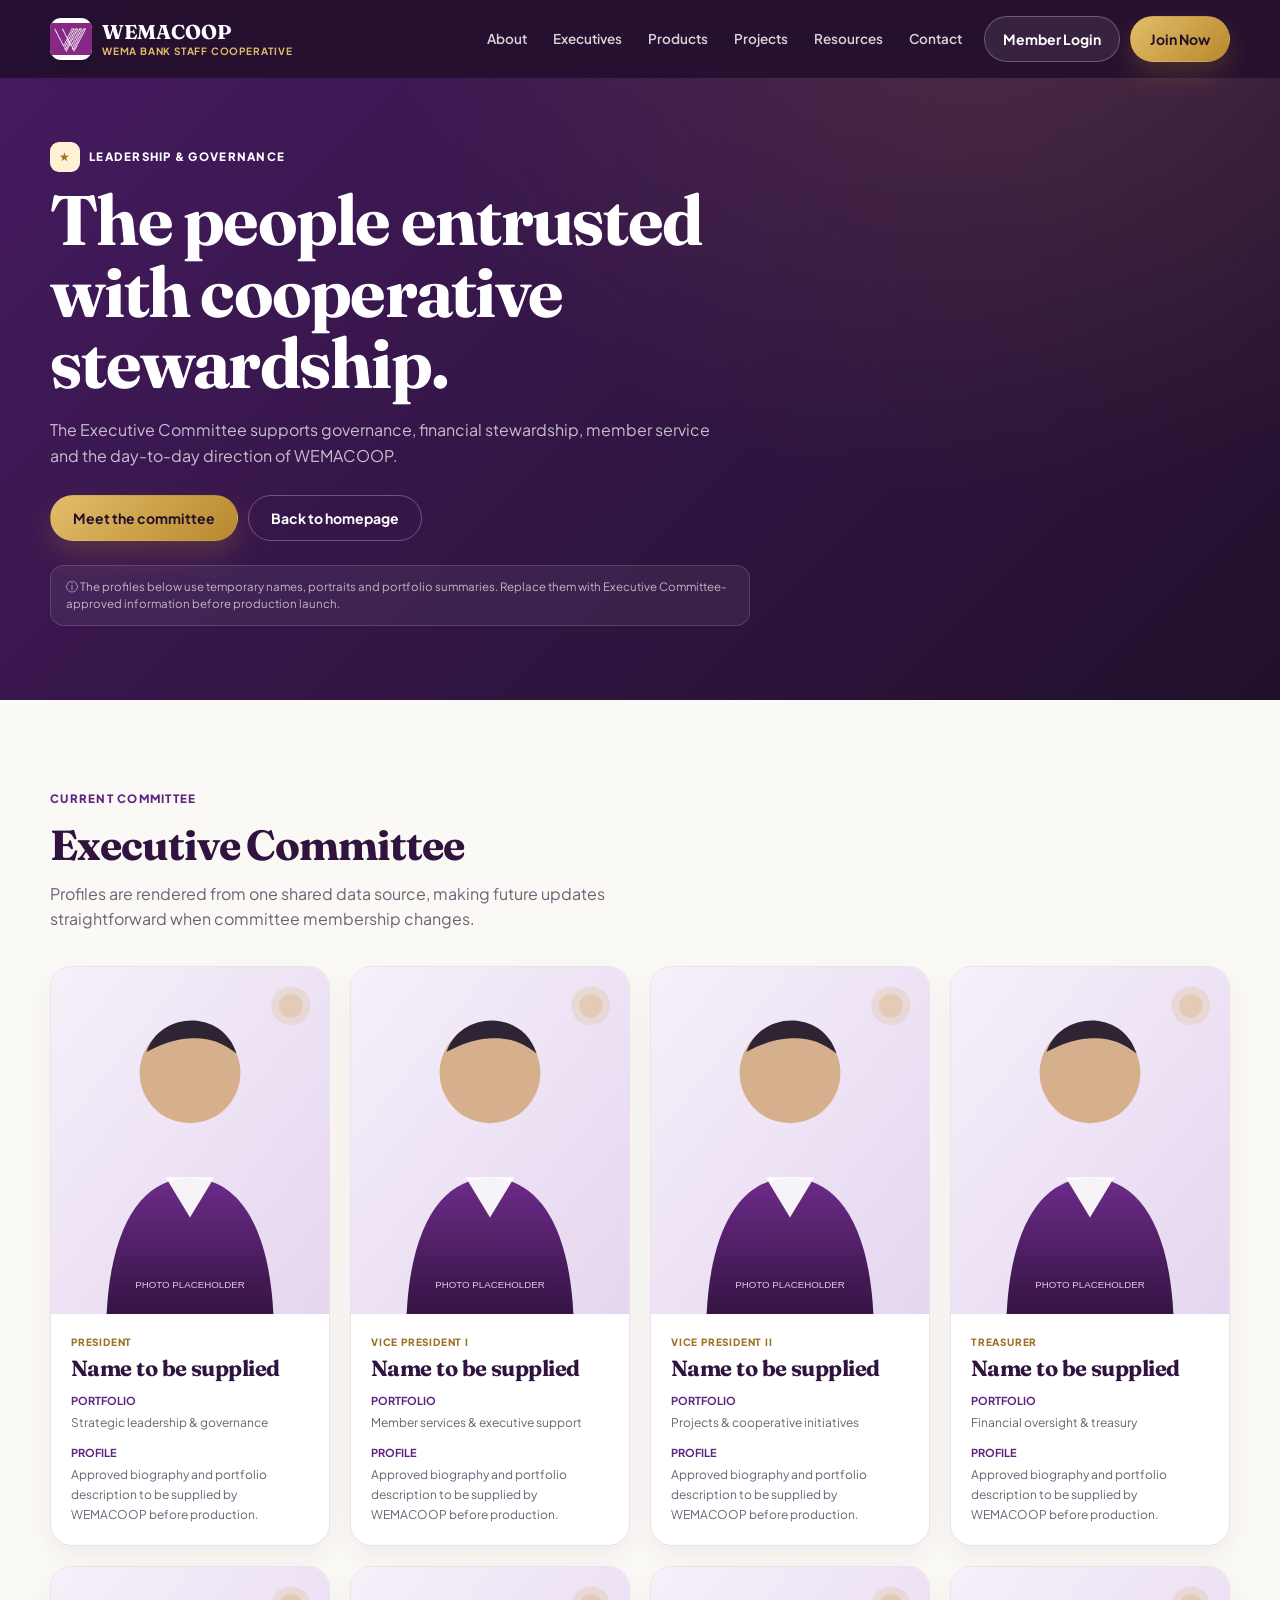
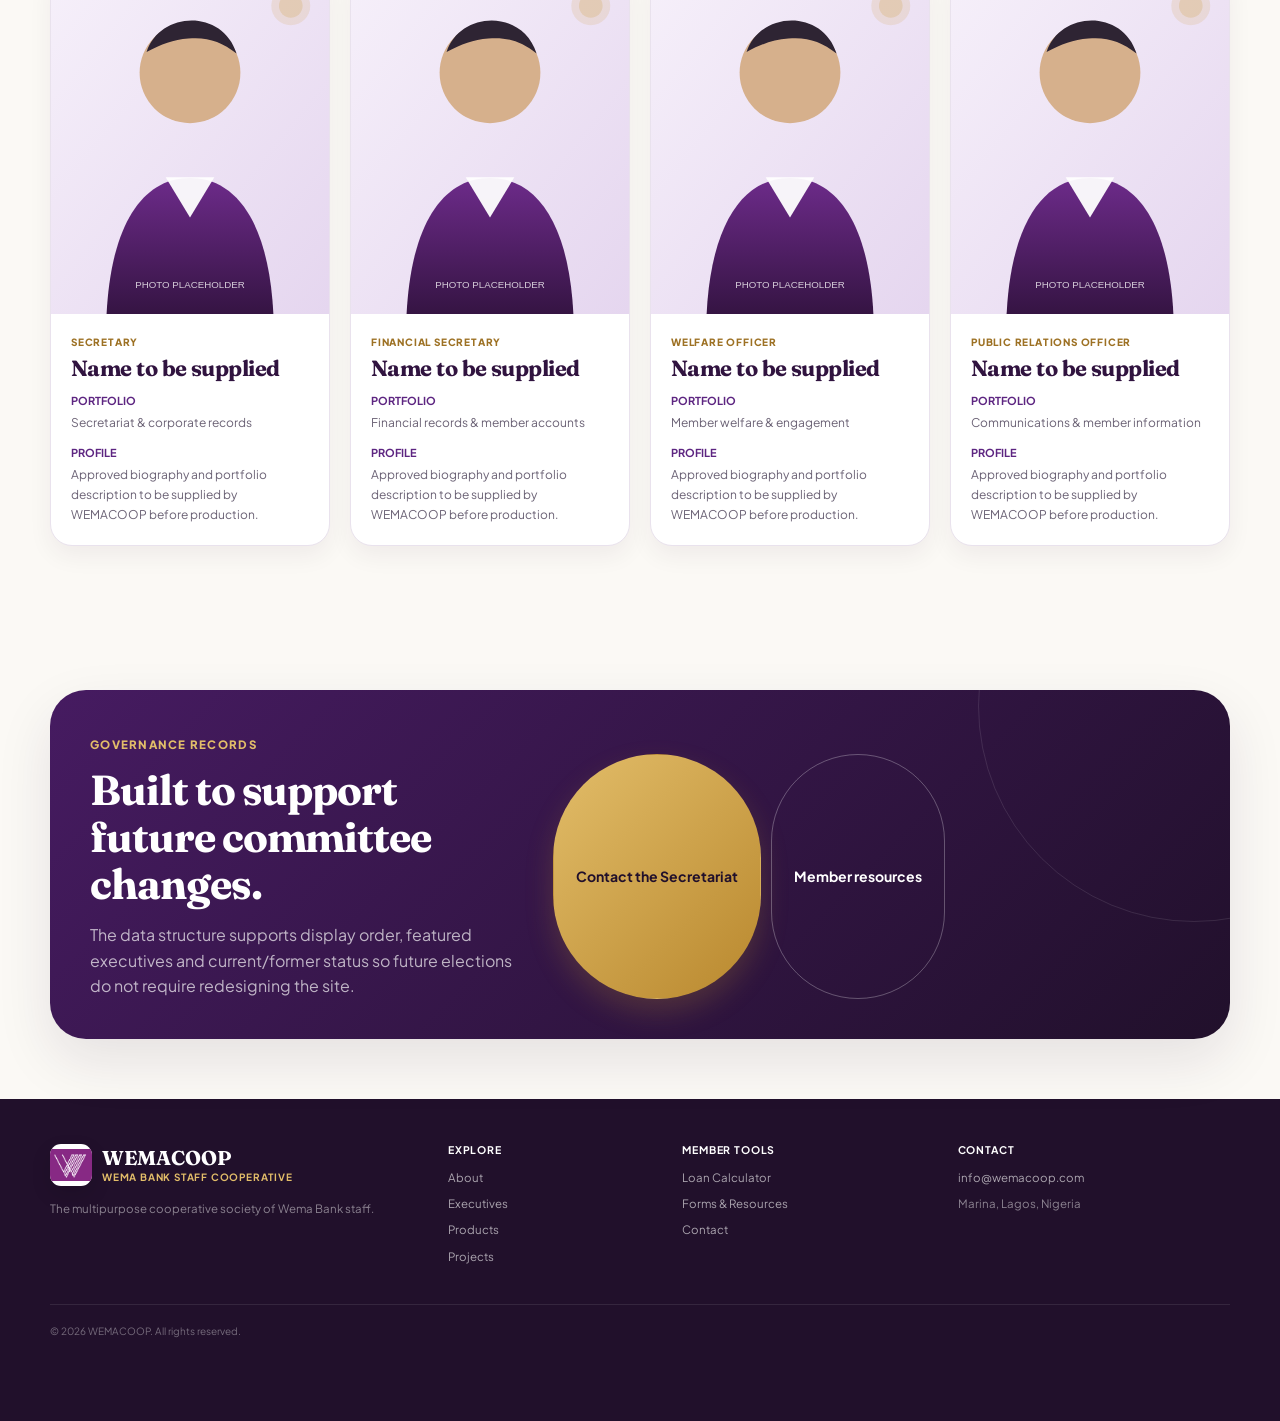
==== leadership.html @ 90d9229d "Add files via upload" ====
<!DOCTYPE html>
<html lang="en">
<head>
  <meta charset="UTF-8">
  <meta name="viewport" content="width=device-width, initial-scale=1, viewport-fit=cover">
  <meta name="theme-color" content="#25102F">
  <meta name="description" content="Meet the WEMACOOP Executive Committee and view their portfolios.">
  <title>Executive Committee — WEMACOOP</title>
  <link rel="preconnect" href="https://fonts.googleapis.com">
  <link rel="preconnect" href="https://fonts.gstatic.com" crossorigin>
  <link href="https://fonts.googleapis.com/css2?family=Fraunces:opsz,wght@9..144,500;9..144,600;9..144,700&family=Plus+Jakarta+Sans:wght@400;500;600;700;800&display=swap" rel="stylesheet">
  <link rel="stylesheet" href="styles.css">
</head>
<body class="leadership-page">
  <a class="skip-link" href="#main">Skip to main content</a>
  <header class="site-header" id="siteHeader">
    <div class="container header-inner">
      <a class="brand" href="index.html#home" aria-label="WEMACOOP home">
        <span class="brand-mark"><img src="assets/wema-mark.webp" alt="Wema Bank mark" width="44" height="44"></span>
        <span class="brand-copy"><strong>WEMACOOP</strong><small>Wema Bank Staff Cooperative</small></span>
      </a>
      <nav class="desktop-nav" aria-label="Primary navigation">
        <a href="index.html#about">About</a><a href="leadership.html" aria-current="page">Executives</a><a href="index.html#products">Products</a><a href="index.html#projects">Projects</a><a href="index.html#resources">Resources</a><a href="index.html#contact">Contact</a>
      </nav>
      <div class="header-actions">
        <a class="btn btn-ghost header-login" href="index.html#contact">Member Login</a>
        <a class="btn btn-gold header-join" href="index.html#membership">Join Now</a>
        <button class="menu-button" id="leadershipMenuOpen" type="button" aria-label="Open navigation"><span></span><span></span><span></span></button>
      </div>
    </div>
  </header>

  <div class="mobile-drawer" id="leadershipMobileMenu" aria-hidden="true">
    <div class="drawer-top">
      <a class="brand" href="index.html"><span class="brand-mark"><img src="assets/wema-mark.webp" alt="" width="44" height="44"></span><span class="brand-copy"><strong>WEMACOOP</strong><small>Staff Cooperative</small></span></a>
      <button class="drawer-close" id="leadershipMenuClose" type="button" aria-label="Close navigation">×</button>
    </div>
    <nav class="drawer-nav" aria-label="Mobile navigation">
      <a href="index.html#about"><span>About WEMACOOP</span><em>01</em></a>
      <a href="leadership.html"><span>Executive Committee</span><em>02</em></a>
      <a href="index.html#products"><span>Products & Benefits</span><em>03</em></a>
      <a href="index.html#projects"><span>Property Projects</span><em>04</em></a>
      <a href="index.html#resources"><span>Resources & FAQs</span><em>05</em></a>
      <a href="index.html#contact"><span>Contact</span><em>06</em></a>
    </nav>
    <div class="drawer-actions"><a class="btn btn-outline-light" href="index.html#contact">Member Login</a><a class="btn btn-gold" href="index.html#membership">Become a Member</a></div>
  </div>
  <div class="drawer-overlay" id="leadershipOverlay"></div>

  <main id="main">
    <section class="leadership-hero">
      <div class="container">
        <div class="section-label light"><span class="section-icon icon-gold">★</span>Leadership & governance</div>
        <h1>The people entrusted with cooperative stewardship.</h1>
        <p>The Executive Committee supports governance, financial stewardship, member service and the day-to-day direction of WEMACOOP.</p>
        <div class="leadership-hero-actions"><a class="btn btn-gold" href="#currentCommittee">Meet the committee</a><a class="btn btn-outline-light" href="index.html">Back to homepage</a></div>
        <div class="leadership-note">ⓘ The profiles below use temporary names, portraits and portfolio summaries. Replace them with Executive Committee-approved information before production launch.</div>
      </div>
    </section>

    <section class="section" id="currentCommittee">
      <div class="container">
        <div class="section-heading">
          <div class="section-label">Current committee</div>
          <h2>Executive Committee</h2>
          <p>Profiles are rendered from one shared data source, making future updates straightforward when committee membership changes.</p>
        </div>
        <div class="leadership-grid" id="leadershipGrid"></div>
      </div>
    </section>

    <section class="section membership-section">
      <div class="container membership-card">
        <div class="membership-copy">
          <div class="section-label light">Governance records</div>
          <h2>Built to support future committee changes.</h2>
          <p>The data structure supports display order, featured executives and current/former status so future elections do not require redesigning the site.</p>
        </div>
        <div class="membership-actions"><a class="btn btn-gold" href="index.html#contact">Contact the Secretariat</a><a class="btn btn-outline-light" href="index.html#resources">Member resources</a></div>
      </div>
    </section>
  </main>

  <footer class="site-footer">
    <div class="container footer-grid">
      <div class="footer-brand"><a class="brand" href="index.html"><span class="brand-mark"><img src="assets/wema-mark.webp" alt="" width="44" height="44"></span><span class="brand-copy"><strong>WEMACOOP</strong><small>Wema Bank Staff Cooperative</small></span></a><p>The multipurpose cooperative society of Wema Bank staff.</p></div>
      <div><h3>Explore</h3><a href="index.html#about">About</a><a href="leadership.html">Executives</a><a href="index.html#products">Products</a><a href="index.html#projects">Projects</a></div>
      <div><h3>Member tools</h3><a href="index.html#calculator">Loan Calculator</a><a href="index.html#resources">Forms & Resources</a><a href="index.html#contact">Contact</a></div>
      <div><h3>Contact</h3><a href="mailto:info@wemacoop.com">info@wemacoop.com</a><p>Marina, Lagos, Nigeria</p></div>
    </div>
    <div class="container footer-bottom"><span>© <span id="year"></span> WEMACOOP. All rights reserved.</span></div>
  </footer>

  <script src="executives.js"></script>
  <script src="leadership.js"></script>
</body>
</html>
---- styles.css ----
:root{
  --purple-950:#21102b;
  --purple-900:#30133f;
  --purple-800:#461b61;
  --purple-700:#5d2581;
  --purple-600:#73319a;
  --purple-500:#8f53b0;
  --purple-100:#f2e8f8;
  --purple-50:#faf6fc;
  --gold-700:#9d7124;
  --gold-600:#b9882e;
  --gold-500:#d3a74c;
  --gold-400:#e2bd69;
  --teal:#188d88;
  --teal-soft:#e9f7f5;
  --green:#2f8156;
  --green-soft:#eaf6ee;
  --cream:#fbf9f5;
  --white:#fff;
  --ink:#211827;
  --muted:#6b6275;
  --faint:#8c8296;
  --line:#e9e2ed;
  --shadow-sm:0 10px 24px rgba(43,21,57,.06);
  --shadow-md:0 22px 55px rgba(43,21,57,.10);
  --shadow-lg:0 36px 90px rgba(22,7,30,.28);
  --r-sm:12px;
  --r-md:18px;
  --r-lg:28px;
  --r-xl:36px;
  --container:1180px;
  --header:78px;
}

*{box-sizing:border-box}
html{scroll-behavior:smooth;scroll-padding-top:90px}
body{margin:0;font-family:'Plus Jakarta Sans',system-ui,-apple-system,'Segoe UI',sans-serif;background:var(--cream);color:var(--ink);font-size:16px;line-height:1.6;-webkit-font-smoothing:antialiased;overflow-x:hidden}
body.no-scroll{overflow:hidden}
img{max-width:100%;display:block}
a{text-decoration:none;color:inherit}
button,input,select,textarea{font:inherit}
button{cursor:pointer}
h1,h2,h3,h4{font-family:'Fraunces',Georgia,serif;color:var(--purple-900);margin:0;letter-spacing:-.025em;line-height:1.12}
p{margin:0;color:var(--muted)}
.container{width:min(var(--container),calc(100% - 40px));margin-inline:auto}
.section{padding:84px 0}
.skip-link{position:fixed;left:16px;top:-70px;z-index:999;background:var(--gold-400);color:var(--purple-950);padding:10px 14px;border-radius:10px;font-weight:700;transition:.2s}.skip-link:focus{top:12px}

.btn{display:inline-flex;align-items:center;justify-content:center;min-height:46px;padding:12px 22px;border:1px solid transparent;border-radius:999px;font-size:14px;font-weight:700;line-height:1;transition:transform .2s ease,box-shadow .2s ease,background .2s ease,border-color .2s ease;white-space:nowrap}
.btn:hover{transform:translateY(-1px)}
.btn-lg{min-height:50px;padding-inline:25px;font-size:15px}
.btn-gold{background:linear-gradient(135deg,var(--gold-400),var(--gold-600));color:var(--purple-950);box-shadow:0 13px 28px rgba(185,136,46,.24)}
.btn-gold:hover{box-shadow:0 18px 32px rgba(185,136,46,.34)}
.btn-ghost{color:#fff;border-color:rgba(255,255,255,.25);background:rgba(255,255,255,.08)}
.btn-glass{color:#fff;border-color:rgba(255,255,255,.28);background:rgba(255,255,255,.10);backdrop-filter:blur(8px)}
.btn-outline-light{color:#fff;border-color:rgba(255,255,255,.28);background:transparent}
.btn-dark{color:#fff;background:var(--purple-800)}

.site-header{position:fixed;inset:0 0 auto 0;height:var(--header);z-index:100;display:flex;align-items:center;transition:height .25s ease,background .25s ease,box-shadow .25s ease}
.site-header.scrolled{height:68px;background:rgba(33,16,43,.92);backdrop-filter:blur(14px);box-shadow:0 12px 28px rgba(15,4,21,.22)}
.header-inner{display:flex;align-items:center;justify-content:space-between;gap:22px}
.brand{display:flex;align-items:center;gap:10px;color:#fff;min-width:0}
.brand-mark{width:42px;height:42px;border-radius:11px;background:#fff;display:grid;place-items:center;overflow:hidden;box-shadow:0 8px 20px rgba(0,0,0,.12);flex:0 0 auto}.brand-mark img{width:100%;height:100%;object-fit:contain}
.brand-copy{display:flex;flex-direction:column;line-height:1.05;min-width:0}.brand-copy strong{font-family:'Fraunces',serif;font-size:20px;font-weight:700;letter-spacing:0;color:#fff}.brand-copy small{margin-top:4px;font-size:10px;text-transform:uppercase;letter-spacing:.08em;font-weight:700;color:var(--gold-400);white-space:nowrap}
.desktop-nav{display:flex;align-items:center;justify-content:center;gap:26px;margin-left:auto}.desktop-nav a{position:relative;padding:8px 0;color:rgba(255,255,255,.82);font-size:13.5px;font-weight:600}.desktop-nav a::after{content:'';position:absolute;left:0;bottom:1px;width:0;height:2px;border-radius:2px;background:var(--gold-400);transition:.22s}.desktop-nav a:hover,.desktop-nav a.active{color:#fff}.desktop-nav a:hover::after,.desktop-nav a.active::after{width:100%}
.header-actions{display:flex;align-items:center;gap:10px}.header-login{padding-inline:18px}.header-join{padding-inline:19px}
.menu-button{display:none;width:44px;height:44px;border-radius:12px;border:1px solid rgba(255,255,255,.20);background:rgba(255,255,255,.10);padding:10px}.menu-button span{display:block;height:2px;background:#fff;margin:5px 0;border-radius:2px}

.mobile-drawer{position:fixed;top:0;right:-100%;width:min(92vw,400px);height:100dvh;background:var(--purple-950);z-index:130;padding:20px;display:flex;flex-direction:column;transition:right .3s ease;box-shadow:-20px 0 50px rgba(0,0,0,.25)}.mobile-drawer.open{right:0}.drawer-overlay{position:fixed;inset:0;background:rgba(8,3,12,.48);z-index:120;opacity:0;visibility:hidden;transition:.25s}.drawer-overlay.show{opacity:1;visibility:visible}.drawer-top{display:flex;align-items:center;justify-content:space-between}.drawer-close{width:42px;height:42px;border:1px solid rgba(255,255,255,.15);border-radius:12px;background:rgba(255,255,255,.08);color:#fff;font-size:27px;line-height:1}.drawer-nav{display:grid;gap:5px;margin-top:34px}.drawer-nav a{display:flex;align-items:center;justify-content:space-between;padding:14px 2px;border-bottom:1px solid rgba(255,255,255,.09);color:#fff}.drawer-nav a span{font-family:'Fraunces',serif;font-size:24px}.drawer-nav a em{font-style:normal;color:var(--gold-400);font-size:11px;font-weight:800;letter-spacing:.10em}.drawer-actions{margin-top:auto;display:grid;gap:10px}

.hero{position:relative;min-height:720px;background:var(--purple-950);color:#fff;overflow:hidden;display:flex;flex-direction:column;justify-content:flex-end;padding-top:var(--header)}
.hero-slides{position:absolute;inset:0;z-index:0}.hero-slide{position:absolute;inset:0;opacity:0;transform:scale(1.02);transition:opacity .7s ease,transform 6s ease}.hero-slide.active{opacity:1;transform:scale(1.07)}.hero-slide img{width:100%;height:100%;object-fit:cover}.hero-slide:nth-child(1) img{object-position:center 42%}.hero-scrim{position:absolute;inset:0;z-index:1;background:linear-gradient(90deg,rgba(28,8,38,.90) 0%,rgba(36,11,48,.78) 42%,rgba(36,11,48,.28) 72%,rgba(36,11,48,.22) 100%),linear-gradient(0deg,rgba(24,7,31,.78) 0%,transparent 45%)}.hero-glow{position:absolute;z-index:1;width:620px;height:620px;border-radius:50%;background:radial-gradient(circle,rgba(225,188,103,.18),transparent 68%);right:-180px;top:-150px}
.hero-content{position:relative;z-index:3;display:grid;grid-template-columns:1.15fr .62fr;gap:50px;align-items:end;padding-top:90px;padding-bottom:58px}.hero-copy{max-width:720px}.hero-badge{display:inline-flex;align-items:center;gap:10px;padding:8px 14px 8px 8px;border:1px solid rgba(255,255,255,.18);border-radius:999px;background:rgba(255,255,255,.08);backdrop-filter:blur(10px);font-size:11.5px;font-weight:700;color:rgba(255,255,255,.82)}.hero-badge span{width:28px;height:28px;border-radius:50%;display:grid;place-items:center;background:linear-gradient(135deg,var(--gold-400),var(--gold-600));color:var(--purple-950);font-family:'Fraunces',serif;font-weight:700}
.hero h1{font-size:clamp(44px,5.5vw,68px);color:#fff;max-width:760px;margin-top:20px}.hero h1 em{font-style:normal;color:var(--gold-400)}.hero-copy>p{max-width:620px;margin-top:20px;font-size:17px;color:rgba(255,255,255,.78);line-height:1.72}.hero-actions{display:flex;flex-wrap:wrap;gap:12px;margin-top:30px}
.hero-project-card{align-self:end;background:rgba(32,9,42,.50);border:1px solid rgba(255,255,255,.18);border-radius:24px;padding:22px;backdrop-filter:blur(14px);box-shadow:var(--shadow-lg)}.hero-project-top{display:flex;align-items:center;justify-content:space-between;gap:12px}.project-kicker{font-size:10.5px;text-transform:uppercase;letter-spacing:.10em;font-weight:800;color:var(--gold-400)}.project-count{font-size:11px;color:rgba(255,255,255,.62);font-weight:700}.hero-project-card h2{font-size:27px;color:#fff;margin-top:11px}.hero-project-card p{font-size:13.5px;color:rgba(255,255,255,.72);margin-top:9px}.project-meta{display:flex;justify-content:space-between;gap:14px;align-items:center;margin-top:17px;padding-top:15px;border-top:1px solid rgba(255,255,255,.13);font-size:11.5px}.project-meta span{color:rgba(255,255,255,.62)}.project-meta a{color:var(--gold-400);font-weight:700}
.hero-footer{position:relative;z-index:3;display:flex;align-items:flex-end;justify-content:space-between;gap:24px;padding-bottom:24px}.hero-stats{display:flex;align-items:stretch;border:1px solid rgba(255,255,255,.14);border-radius:18px;overflow:hidden;background:rgba(255,255,255,.06);backdrop-filter:blur(8px)}.hero-stats>div{padding:13px 18px;min-width:126px}.hero-stats>div+div{border-left:1px solid rgba(255,255,255,.12)}.hero-stats strong{display:block;font-family:'Fraunces',serif;font-size:23px;color:#fff;font-variant-numeric:tabular-nums}.hero-stats span{font-size:10.5px;color:rgba(255,255,255,.60);font-weight:600}.hero-controls{display:flex;align-items:center;gap:12px}.hero-controls>button,.project-nav button{width:42px;height:42px;border:1px solid rgba(255,255,255,.22);border-radius:13px;background:rgba(255,255,255,.08);color:#fff}.hero-dots{display:flex;gap:7px}.hero-dots button,.project-dots button{width:8px;height:8px;border:0;border-radius:999px;background:rgba(255,255,255,.36);padding:0;transition:.2s}.hero-dots button.active{width:25px;background:var(--gold-400)}.hero-progress{position:absolute;z-index:4;left:0;right:0;bottom:0;height:3px;background:rgba(255,255,255,.08)}.hero-progress span{display:block;width:0;height:100%;background:linear-gradient(90deg,var(--gold-400),#f4d898)}.hero-progress span.animate{animation:heroProgress 6s linear forwards}@keyframes heroProgress{from{width:0}to{width:100%}}

.quick-section{position:relative;z-index:6;margin-top:-1px;background:var(--cream);padding:24px 0 8px}.quick-grid{display:grid;grid-template-columns:repeat(4,1fr);gap:14px}.quick-card{display:flex;align-items:center;gap:13px;background:#fff;border:1px solid var(--line);border-radius:18px;padding:17px 16px;box-shadow:var(--shadow-sm);transition:.2s}.quick-card:hover{transform:translateY(-2px);box-shadow:var(--shadow-md)}.quick-icon{width:44px;height:44px;display:grid;place-items:center;border-radius:13px;flex:0 0 auto}.quick-card h3{font-family:'Plus Jakarta Sans',sans-serif;font-size:14px;letter-spacing:0;margin:0}.quick-card p{font-size:11.5px;margin-top:2px;line-height:1.45}.quick-arrow{margin-left:auto;color:var(--faint)}.quick-purple .quick-icon{background:var(--purple-100);color:var(--purple-700)}.quick-teal .quick-icon{background:var(--teal-soft);color:var(--teal)}.quick-gold .quick-icon{background:#fff5df;color:var(--gold-700)}.quick-green .quick-icon{background:var(--green-soft);color:var(--green)}

.section-label{display:inline-flex;align-items:center;gap:9px;margin-bottom:13px;font-size:11.5px;text-transform:uppercase;letter-spacing:.11em;font-weight:800;color:var(--purple-700)}.section-label.light{color:var(--gold-400)}.section-label.muted{color:var(--gold-700)}.section-icon{width:30px;height:30px;border-radius:9px;display:grid;place-items:center}.section-icon svg{width:16px;height:16px}.icon-purple{background:var(--purple-100);color:var(--purple-700)}.icon-teal{background:var(--teal-soft);color:var(--teal)}.icon-gold{background:#fff1d4;color:var(--gold-700)}.icon-green{background:var(--green-soft);color:var(--green)}
.section-heading{max-width:690px;margin-bottom:34px}.section-heading.split{max-width:none;display:flex;justify-content:space-between;align-items:end;gap:26px}.section-heading h2,.about-copy h2,.calculator-intro h2,.membership-copy h2,.resources-card h2,.faq-card h2,.contact-copy h2{font-size:clamp(30px,3.5vw,42px)}.section-heading p{margin-top:12px;font-size:16px;max-width:650px}.text-link{display:inline-flex;margin-top:22px;color:var(--purple-700);font-size:13.5px;font-weight:700}

.about-section{background:linear-gradient(180deg,var(--cream),#fff)}.about-layout{display:grid;grid-template-columns:.9fr 1.1fr;gap:28px;align-items:stretch}.about-copy{background:#fff;border:1px solid var(--line);border-radius:var(--r-lg);padding:34px;box-shadow:var(--shadow-sm)}.about-copy .lead{margin-top:16px;color:var(--ink);font-size:17px;font-weight:500}.about-copy .lead+p{margin-top:12px}.trust-chips{display:flex;gap:8px;flex-wrap:wrap;margin-top:22px}.trust-chips span{padding:7px 11px;border-radius:999px;background:var(--purple-50);border:1px solid var(--line);font-size:11.5px;font-weight:700;color:var(--purple-700)}.cooperation-card{background:linear-gradient(145deg,#f5eef9,#fff);border:1px solid var(--line);border-radius:var(--r-lg);padding:30px;box-shadow:var(--shadow-sm)}.cycle-head{display:flex;justify-content:space-between;gap:20px;align-items:flex-start}.cycle-head h3{font-size:27px}.cycle-head p{margin-top:8px;font-size:14px;max-width:450px}.cycle-center{width:84px;height:84px;border-radius:50%;background:linear-gradient(135deg,var(--purple-700),var(--purple-900));color:#fff;display:grid;place-items:center;text-align:center;font-size:11px;line-height:1.05;flex:0 0 auto;box-shadow:0 14px 28px rgba(74,29,110,.22)}.cycle-center strong{font-family:'Fraunces',serif;font-size:18px}.cycle-steps{display:grid;grid-template-columns:repeat(5,1fr);gap:8px;margin-top:28px}.cycle-step{position:relative;padding:15px 9px 12px;text-align:center;border-radius:15px;background:rgba(255,255,255,.78);border:1px solid rgba(118,77,140,.14)}.cycle-step:not(:last-child)::after{content:'→';position:absolute;right:-9px;top:24px;color:#baa7c7;font-size:13px;z-index:2}.cycle-step .step-icon{width:38px;height:38px;margin:0 auto 8px;border-radius:11px;display:grid;place-items:center;background:var(--purple-100);color:var(--purple-700)}.cycle-step strong{display:block;font-size:11.5px}.cycle-step small{display:block;margin-top:3px;font-size:9.5px;color:var(--faint);line-height:1.35}

.products-section{background:#fff}.product-tabs{display:flex;gap:8px;flex-wrap:wrap;margin-bottom:18px}.product-tab{border:1px solid var(--line);border-radius:999px;background:#fff;padding:10px 15px;color:var(--muted);font-size:12.5px;font-weight:700}.product-tab.active{background:var(--purple-800);color:#fff;border-color:var(--purple-800)}.product-panel{border:1px solid var(--line);border-radius:var(--r-lg);background:linear-gradient(140deg,var(--purple-50),#fff);padding:28px;display:grid;grid-template-columns:1fr .55fr;gap:28px;align-items:center}.product-content{display:flex;gap:20px;align-items:flex-start}.product-icon{width:62px;height:62px;border-radius:18px;background:#fff;display:grid;place-items:center;color:var(--purple-700);box-shadow:var(--shadow-sm);flex:0 0 auto}.product-content h3{font-size:27px}.product-content p{margin-top:9px;max-width:650px}.product-features{display:grid;gap:9px;margin-top:18px}.product-features li{display:flex;gap:9px;align-items:flex-start;color:var(--muted);font-size:13px}.product-features li svg{width:16px;height:16px;color:var(--green);margin-top:2px;flex:0 0 auto}.product-cta{border-left:1px solid var(--line);padding-left:28px}.product-cta p{font-size:12px}.product-cta .btn{margin-top:14px;width:100%}

.calculator-section{position:relative;background:radial-gradient(120% 100% at 100% 0%,#5d2581 0%,var(--purple-900) 45%,var(--purple-950) 100%);color:#fff;overflow:hidden}.calculator-layout{display:grid;grid-template-columns:.78fr 1.22fr;gap:44px;align-items:center}.calculator-intro h2{color:#fff}.calculator-intro>p{margin-top:14px;color:rgba(255,255,255,.68);font-size:15.5px}.calc-benefits{list-style:none;padding:0;margin:23px 0 0;display:grid;gap:10px}.calc-benefits li{display:flex;align-items:center;gap:9px;color:rgba(255,255,255,.78);font-size:13px}.calc-benefits svg{width:17px;height:17px;color:var(--gold-400)}.calculator-shell{background:#fff;border-radius:var(--r-lg);box-shadow:var(--shadow-lg);overflow:hidden;color:var(--ink)}.calculator-mobile-toggle{display:none;width:100%;border:0;background:#fff;padding:18px 20px;align-items:center;justify-content:space-between;font-weight:700;color:var(--purple-900)}.calculator-mobile-toggle span{display:flex;align-items:center;gap:8px}.calculator-mobile-toggle svg{width:18px;height:18px}.calculator-mobile-toggle em{font-style:normal;font-size:20px}.calculator-body{padding:28px}.calc-field+.calc-field{margin-top:20px}.calc-label{display:flex;justify-content:space-between;gap:14px;align-items:center;margin-bottom:11px}.calc-label label{font-size:12.5px;font-weight:700;color:var(--muted)}.calc-label output{font-family:'Fraunces',serif;font-size:17px;font-weight:700;color:var(--purple-700);font-variant-numeric:tabular-nums}.calculator-body input[type=range]{width:100%;appearance:none;height:6px;border-radius:999px;background:linear-gradient(90deg,var(--purple-600),#e2d5ea);outline:none}.calculator-body input[type=range]::-webkit-slider-thumb{appearance:none;width:21px;height:21px;border-radius:50%;background:#fff;border:5px solid var(--purple-700);box-shadow:0 3px 9px rgba(51,18,68,.22)}.calculator-body input[type=range]::-moz-range-thumb{width:17px;height:17px;border-radius:50%;background:#fff;border:4px solid var(--purple-700)}.range-scale{display:flex;justify-content:space-between;margin-top:6px;color:#9c92a4;font-size:9.5px}.calc-results{margin-top:24px;border-radius:20px;background:linear-gradient(135deg,#fbf5e9,#f2e0ad);padding:21px}.main-result span{display:block;font-size:10.5px;text-transform:uppercase;letter-spacing:.08em;font-weight:800;color:#80601f}.main-result strong{display:block;margin-top:3px;font-family:'Fraunces',serif;font-size:36px;line-height:1.1;color:var(--purple-950);font-variant-numeric:tabular-nums}.sub-result{display:grid;grid-template-columns:1fr 1fr;gap:13px;margin-top:15px;padding-top:15px;border-top:1px solid rgba(128,96,31,.16)}.sub-result span{font-size:9.5px;color:#856d3b}.sub-result strong{display:block;margin-top:2px;font-size:14px;color:var(--purple-950);font-variant-numeric:tabular-nums}.calc-disclaimer{margin-top:12px;font-size:10.5px;line-height:1.55;color:#8d8394}

.projects-section{background:var(--cream)}.project-nav{display:flex;gap:8px}.project-nav button{color:var(--purple-700);background:#fff;border-color:var(--line)}.project-track{display:flex;gap:18px;overflow-x:auto;scroll-snap-type:x mandatory;scrollbar-width:none;padding:2px 2px 12px}.project-track::-webkit-scrollbar{display:none}.project-card{scroll-snap-align:start;flex:0 0 calc((100% - 36px)/3);min-width:0;border:1px solid var(--line);border-radius:22px;background:#fff;overflow:hidden;box-shadow:var(--shadow-sm);transition:.22s}.project-card:hover{transform:translateY(-3px);box-shadow:var(--shadow-md)}.project-image{position:relative;height:225px;overflow:hidden;background:#ede8ef}.project-image img{width:100%;height:100%;object-fit:cover;transition:transform .5s ease}.project-card:hover .project-image img{transform:scale(1.035)}.project-badge{position:absolute;left:14px;top:14px;padding:6px 9px;border-radius:999px;background:rgba(32,9,42,.72);backdrop-filter:blur(8px);color:#fff;font-size:9.5px;text-transform:uppercase;letter-spacing:.08em;font-weight:800}.project-body{padding:18px}.project-body h3{font-size:20px}.project-location{display:flex;align-items:center;gap:6px;margin-top:7px;color:var(--gold-700);font-size:10.5px;font-weight:700}.project-location svg{width:14px;height:14px}.project-body p{font-size:12.5px;margin-top:9px}.project-body a{display:inline-flex;margin-top:13px;color:var(--purple-700);font-size:11.5px;font-weight:700}.project-dots{display:flex;justify-content:center;gap:7px;margin-top:14px}.project-dots button{background:#d8cddd}.project-dots button.active{width:24px;background:var(--purple-700)}

.membership-section{padding-top:60px;padding-bottom:60px}.membership-card{position:relative;overflow:hidden;display:grid;grid-template-columns:.8fr 1.2fr;gap:38px;background:linear-gradient(135deg,var(--purple-800),var(--purple-950));border-radius:var(--r-xl);padding:40px;color:#fff;box-shadow:var(--shadow-md)}.membership-card::after{content:'';position:absolute;width:430px;height:430px;border-radius:50%;right:-180px;top:-200px;border:1px solid rgba(255,255,255,.10)}.membership-copy{position:relative;z-index:1}.membership-copy h2{color:#fff}.membership-copy>p{margin-top:14px;color:rgba(255,255,255,.68)}.membership-actions{display:flex;gap:10px;flex-wrap:wrap;margin-top:24px}.membership-steps{position:relative;z-index:1;display:grid;grid-template-columns:repeat(2,1fr);gap:12px}.member-step{display:flex;gap:12px;padding:16px;border-radius:17px;background:rgba(255,255,255,.07);border:1px solid rgba(255,255,255,.12)}.member-step>span{width:34px;height:34px;border-radius:10px;background:linear-gradient(135deg,var(--gold-400),var(--gold-600));display:grid;place-items:center;flex:0 0 auto;color:var(--purple-950);font-family:'Fraunces',serif;font-weight:700}.member-step h3{font-family:'Plus Jakarta Sans',sans-serif;letter-spacing:0;color:#fff;font-size:12.5px}.member-step p{margin-top:3px;color:rgba(255,255,255,.57);font-size:10.5px;line-height:1.5}

.resources-section{background:#fff}.resources-layout{display:grid;grid-template-columns:.95fr 1.05fr;gap:22px}.resources-card,.faq-card{border:1px solid var(--line);border-radius:var(--r-lg);padding:28px;background:#fff;box-shadow:var(--shadow-sm)}.resources-card h2,.faq-card h2{font-size:31px}.resource-list{display:grid;gap:9px;margin-top:22px}.resource-item{width:100%;display:grid;grid-template-columns:auto 1fr auto;align-items:center;gap:12px;border:1px solid var(--line);background:var(--purple-50);border-radius:14px;padding:13px;text-align:left;color:var(--ink)}.resource-item>svg{width:35px;height:35px;padding:8px;border-radius:10px;background:#fff;color:var(--purple-700)}.resource-item strong{display:block;font-size:12px}.resource-item small{display:block;margin-top:2px;font-size:9.5px;color:var(--faint)}.resource-item em{font-style:normal;color:var(--purple-700);font-size:10px;font-weight:800}.preview-note{margin-top:11px;font-size:9.5px;color:var(--faint)}.faq-list{margin-top:17px}.faq-item{border-top:1px solid var(--line)}.faq-item:last-child{border-bottom:1px solid var(--line)}.faq-question{width:100%;border:0;background:transparent;display:flex;justify-content:space-between;gap:15px;align-items:center;text-align:left;padding:15px 0;color:var(--purple-900);font-size:12.5px;font-weight:700}.faq-question span:last-child{width:28px;height:28px;border-radius:50%;display:grid;place-items:center;background:var(--purple-50);color:var(--purple-700);font-size:17px;transition:.2s;flex:0 0 auto}.faq-item.open .faq-question span:last-child{transform:rotate(45deg);background:var(--purple-700);color:#fff}.faq-answer{display:grid;grid-template-rows:0fr;transition:grid-template-rows .25s ease}.faq-answer>div{overflow:hidden}.faq-answer p{padding:0 0 14px;font-size:11.5px}.faq-item.open .faq-answer{grid-template-rows:1fr}

.contact-section{background:linear-gradient(180deg,#fbf9f5,#f6f0f8)}.contact-layout{display:grid;grid-template-columns:.75fr 1.25fr;gap:32px;align-items:start}.contact-copy>p{margin-top:13px}.contact-list{display:grid;gap:10px;margin-top:23px}.contact-list>a,.contact-list>div{display:flex;gap:12px;align-items:center;padding:13px 14px;border:1px solid var(--line);border-radius:14px;background:#fff}.contact-list>a>svg,.contact-list>div>svg{width:36px;height:36px;padding:8px;border-radius:10px;background:var(--purple-100);color:var(--purple-700);flex:0 0 auto}.contact-list small{display:block;color:var(--faint);font-size:9.5px}.contact-list strong{display:block;margin-top:1px;font-size:11.5px;color:var(--ink)}.contact-form{border:1px solid var(--line);border-radius:var(--r-lg);background:#fff;padding:26px;box-shadow:var(--shadow-sm)}.form-head{display:flex;gap:12px;align-items:center;margin-bottom:20px}.form-head>svg{width:43px;height:43px;padding:10px;border-radius:13px;background:var(--teal-soft);color:var(--teal)}.form-head h3{font-size:20px}.form-head p{font-size:10.5px;margin-top:2px}.form-grid{display:grid;gap:13px;margin-bottom:13px}.form-grid.two{grid-template-columns:1fr 1fr}.contact-form label{display:grid;gap:6px;font-size:10.5px;font-weight:700;color:var(--purple-900)}.contact-form label small{font-weight:500;color:var(--faint)}.contact-form input,.contact-form select,.contact-form textarea{width:100%;border:1px solid var(--line);border-radius:12px;background:#fbf9fc;color:var(--ink);padding:12px 13px;font-size:14px;outline:0;transition:.2s}.contact-form input:focus,.contact-form select:focus,.contact-form textarea:focus{border-color:var(--purple-500);background:#fff;box-shadow:0 0 0 3px rgba(143,83,176,.10)}.contact-form>label{margin-bottom:13px}.contact-form textarea{resize:vertical}.contact-form .btn{width:100%;border-radius:13px}.form-status{display:none;margin-top:11px;padding:10px 12px;border-radius:11px;background:#fff8e8;color:#79561c;font-size:10.5px;font-weight:600}.form-status.show{display:block}

.site-footer{background:var(--purple-950);color:rgba(255,255,255,.70);padding:45px 0 82px}.footer-grid{display:grid;grid-template-columns:1.35fr .75fr .9fr 1fr;gap:30px}.footer-brand p{max-width:340px;margin-top:14px;color:rgba(255,255,255,.50);font-size:12px}.site-footer h3{font-family:'Plus Jakarta Sans',sans-serif;letter-spacing:.08em;text-transform:uppercase;color:#fff;font-size:10.5px;margin-bottom:13px}.site-footer>div>div:not(.footer-brand) a{display:block;margin-bottom:8px;color:rgba(255,255,255,.62);font-size:11.5px}.site-footer p{color:rgba(255,255,255,.48);font-size:11.5px}.site-footer .footer-cta{margin-top:14px;color:var(--gold-400)!important;font-weight:700}.footer-bottom{margin-top:30px;padding-top:18px;border-top:1px solid rgba(255,255,255,.09);display:flex;justify-content:space-between;gap:18px;color:rgba(255,255,255,.38);font-size:10px}.footer-bottom div{display:flex;gap:14px}.footer-bottom a{color:rgba(255,255,255,.48)}

.mobile-dock{display:none}.to-top{position:fixed;right:18px;bottom:18px;z-index:75;width:44px;height:44px;border:0;border-radius:50%;background:var(--purple-800);color:#fff;box-shadow:0 10px 25px rgba(45,19,59,.28);opacity:0;pointer-events:none;transform:translateY(8px);transition:.2s}.to-top.show{opacity:1;pointer-events:auto;transform:none}.toast{position:fixed;left:50%;bottom:24px;z-index:200;transform:translate(-50%,20px);padding:11px 15px;border-radius:12px;background:var(--purple-950);color:#fff;box-shadow:var(--shadow-md);font-size:11px;font-weight:600;opacity:0;visibility:hidden;transition:.22s}.toast.show{opacity:1;visibility:visible;transform:translate(-50%,0)}

.reveal{opacity:0;transform:translateY(16px);transition:opacity .55s ease,transform .55s ease}.reveal.visible{opacity:1;transform:none}
svg.ui-icon{width:20px;height:20px;fill:none;stroke:currentColor;stroke-width:1.8;stroke-linecap:round;stroke-linejoin:round}

@media(max-width:1080px){.desktop-nav{display:none}.header-login{display:none}.menu-button{display:block}.hero-content{grid-template-columns:1fr .56fr}.quick-grid{grid-template-columns:repeat(2,1fr)}.about-layout,.calculator-layout,.resources-layout,.contact-layout{grid-template-columns:1fr}.product-panel{grid-template-columns:1fr}.product-cta{border-left:0;border-top:1px solid var(--line);padding-left:0;padding-top:18px}.membership-card{grid-template-columns:1fr}.footer-grid{grid-template-columns:1.2fr repeat(3,1fr)}}

@media(max-width:760px){
  body{padding-bottom:72px}.container{width:calc(100% - 28px)}.section{padding:56px 0}.site-header{height:70px}.site-header.scrolled{height:64px}.brand-mark{width:38px;height:38px}.brand-copy strong{font-size:18px}.brand-copy small{font-size:8.5px}.header-join{display:none}
  .hero{min-height:690px;padding-top:70px}.hero-scrim{background:linear-gradient(180deg,rgba(25,7,33,.38) 0%,rgba(31,8,41,.64) 40%,rgba(27,7,36,.94) 76%,rgba(27,7,36,.98) 100%)}.hero-slide img{object-position:center}.hero-content{display:flex;flex-direction:column;justify-content:flex-end;align-items:stretch;gap:18px;padding-top:105px;padding-bottom:20px}.hero-copy{margin-top:auto}.hero-badge{font-size:9.5px;border-radius:16px;line-height:1.3}.hero-badge span{width:25px;height:25px}.hero h1{font-size:clamp(37px,11vw,50px);margin-top:16px}.hero-copy>p{font-size:14px;line-height:1.65;margin-top:14px}.hero-actions{display:grid;grid-template-columns:1fr 1fr;margin-top:21px}.hero-actions .btn{padding-inline:12px;font-size:12.5px}.hero-project-card{padding:16px;border-radius:18px;background:rgba(31,8,41,.62)}.hero-project-card h2{font-size:20px}.hero-project-card p{font-size:11px}.project-meta{margin-top:11px;padding-top:11px}.hero-footer{align-items:center;padding-bottom:17px}.hero-stats{display:none}.hero-controls{width:100%;justify-content:center}.hero-controls>button{width:38px;height:38px}.hero-progress{height:2px}
  .quick-section{padding-top:14px}.quick-grid{grid-template-columns:1fr 1fr;gap:9px}.quick-card{padding:13px 11px;border-radius:15px;gap:9px}.quick-icon{width:37px;height:37px;border-radius:11px}.quick-card h3{font-size:11.5px}.quick-card p{display:none}.quick-arrow{font-size:12px}
  .section-heading{margin-bottom:25px}.section-heading.split{display:block}.section-heading h2,.about-copy h2,.calculator-intro h2,.membership-copy h2,.resources-card h2,.faq-card h2,.contact-copy h2{font-size:30px}.section-heading p{font-size:14px}.section-label{font-size:10px}.section-icon{width:28px;height:28px}
  .about-layout{gap:14px}.about-copy,.cooperation-card{padding:22px;border-radius:22px}.about-copy .lead{font-size:15px}.about-copy p{font-size:13px}.cycle-head{align-items:center}.cycle-head h3{font-size:23px}.cycle-head p{font-size:12px}.cycle-center{width:70px;height:70px}.cycle-steps{grid-template-columns:repeat(5,108px);overflow-x:auto;scrollbar-width:none;padding-bottom:5px}.cycle-steps::-webkit-scrollbar{display:none}.cycle-step:not(:last-child)::after{display:none}
  .product-tabs{flex-wrap:nowrap;overflow-x:auto;scrollbar-width:none;padding-bottom:4px}.product-tabs::-webkit-scrollbar{display:none}.product-tab{flex:0 0 auto}.product-panel{padding:20px;border-radius:20px}.product-content{gap:13px}.product-icon{width:50px;height:50px;border-radius:15px}.product-content h3{font-size:22px}.product-content p{font-size:12.5px}.product-features li{font-size:11.5px}
  .calculator-layout{gap:25px}.calculator-intro>p{font-size:13px}.calculator-mobile-toggle{display:flex}.calculator-body{padding:0 18px 19px}.calculator-shell.collapsed .calculator-body{display:none}.calculator-shell.collapsed .calculator-mobile-toggle em{transform:rotate(45deg)}.calc-label output{font-size:15px}.main-result strong{font-size:31px}
  .project-track{gap:12px}.project-card{flex-basis:88%}.project-image{height:215px}.desktop-only{display:none}.project-dots{margin-top:10px}
  .membership-section{padding:40px 0}.membership-card{padding:24px;border-radius:24px;gap:24px}.membership-copy>p{font-size:13px}.membership-actions{display:grid;grid-template-columns:1fr}.membership-steps{grid-template-columns:1fr 1fr;gap:9px}.member-step{padding:12px}.member-step>span{width:30px;height:30px}.member-step h3{font-size:11px}.member-step p{font-size:9.5px}
  .resources-layout{gap:14px}.resources-card,.faq-card{padding:22px;border-radius:22px}.resources-card h2,.faq-card h2{font-size:27px}.resource-item{padding:11px}.faq-question{font-size:11.5px}
  .contact-layout{gap:20px}.contact-copy>p{font-size:13px}.contact-form{padding:20px;border-radius:22px}.form-grid.two{grid-template-columns:1fr}.contact-form input,.contact-form select,.contact-form textarea{font-size:16px}
  .site-footer{padding:38px 0 92px}.footer-grid{grid-template-columns:1fr 1fr;gap:25px}.footer-brand{grid-column:1/-1}.footer-grid>div:last-child{grid-column:1/-1}.footer-bottom{flex-direction:column;align-items:flex-start}
  .mobile-dock{position:fixed;left:0;right:0;bottom:0;z-index:90;display:flex;align-items:flex-end;justify-content:space-around;padding:8px 4px calc(8px + env(safe-area-inset-bottom));background:rgba(255,255,255,.96);backdrop-filter:blur(12px);border-top:1px solid var(--line);box-shadow:0 -12px 30px rgba(42,18,54,.08)}.dock-item{flex:1;display:flex;flex-direction:column;align-items:center;gap:3px;color:#93889b;font-size:9px;font-weight:700}.dock-item>svg{width:19px;height:19px}.dock-item.active{color:var(--purple-700)}.dock-fab{margin-top:-23px}.dock-fab-circle{width:48px;height:48px;border-radius:50%;display:grid;place-items:center;background:linear-gradient(135deg,var(--gold-400),var(--gold-600));color:var(--purple-950);border:4px solid #fff;box-shadow:0 10px 22px rgba(185,136,46,.35)}.dock-fab-circle svg{width:20px;height:20px}.to-top{bottom:84px}.toast{bottom:86px;max-width:calc(100% - 28px);text-align:center}
}

@media(max-width:420px){.container{width:calc(100% - 20px)}.brand-copy small{display:none}.hero{min-height:700px}.hero-actions{grid-template-columns:1fr}.hero h1{font-size:40px}.hero-project-card{margin-top:2px}.quick-grid{grid-template-columns:1fr 1fr}.quick-card{min-height:64px}.membership-steps{grid-template-columns:1fr}.footer-grid{grid-template-columns:1fr}.footer-grid>div{grid-column:1!important}}

@media(prefers-reduced-motion:reduce){html{scroll-behavior:auto}.reveal{opacity:1;transform:none;transition:none}.hero-slide,.project-card,.quick-card,.btn{transition:none}.hero-progress span.animate{animation:none;width:100%}}
:focus-visible{outline:3px solid var(--gold-400);outline-offset:3px;border-radius:5px}

/* ===================== EXECUTIVE COMMITTEE ===================== */
.executives-section{background:linear-gradient(180deg,#fff 0%,var(--purple-50) 100%)}
.executives-section .section-heading{align-items:flex-end}
.executive-all-link{align-self:flex-end;flex:0 0 auto}
.executive-track{display:grid;grid-template-columns:repeat(4,minmax(0,1fr));gap:18px}
.executive-card{min-width:0;background:#fff;border:1px solid var(--line);border-radius:22px;overflow:hidden;box-shadow:var(--shadow-sm);transition:transform .22s ease,box-shadow .22s ease,border-color .22s ease}
.executive-card:hover{transform:translateY(-4px);box-shadow:var(--shadow-md);border-color:transparent}
.executive-photo{position:relative;aspect-ratio:4/5;overflow:hidden;background:#eee7f2}
.executive-photo img{width:100%;height:100%;object-fit:cover;object-position:center top;transition:transform .45s ease}
.executive-card:hover .executive-photo img{transform:scale(1.025)}
.executive-role{position:absolute;left:14px;bottom:14px;max-width:calc(100% - 28px);padding:7px 11px;border-radius:999px;background:rgba(37,16,47,.84);backdrop-filter:blur(8px);color:#fff;font-size:10px;font-weight:800;letter-spacing:.05em;text-transform:uppercase}
.executive-body{position:relative;padding:18px}
.executive-index{position:absolute;right:18px;top:18px;color:var(--gold-600);font-family:'Fraunces',serif;font-size:12px;font-weight:700}
.executive-body h3{padding-right:34px;font-size:20px;line-height:1.2}
.executive-portfolio{display:flex;gap:7px;align-items:flex-start;margin-top:10px;color:var(--ink-soft);font-size:11.5px;line-height:1.5}
.executive-portfolio svg{width:16px;height:16px;color:var(--gold-700);flex:0 0 auto;margin-top:1px}
.executive-body>a{display:inline-flex;margin-top:15px;color:var(--purple-700);font-size:11.5px;font-weight:800}
.executive-footer{display:none;align-items:center;justify-content:space-between;gap:18px;margin-top:14px}
.executive-dots{display:flex;gap:7px}
.executive-dots button{width:8px;height:8px;padding:0;border:0;border-radius:999px;background:#d8cddd;transition:.2s}
.executive-dots button.active{width:24px;background:var(--purple-700)}
.mobile-executive-link{display:none;margin-top:0}

/* Leadership page */
.leadership-page{background:var(--cream)}
.leadership-hero{padding:142px 0 74px;background:radial-gradient(90% 130% at 80% 0%,rgba(203,156,62,.16),transparent 55%),linear-gradient(135deg,var(--purple-800),var(--purple-950));color:#fff}
.leadership-hero .section-label{color:var(--gold-300)}
.leadership-hero h1{max-width:800px;color:#fff;font-size:clamp(42px,6vw,70px);line-height:1.02}
.leadership-hero p{max-width:680px;margin-top:18px;color:rgba(255,255,255,.72);font-size:16px}
.leadership-hero-actions{display:flex;gap:10px;flex-wrap:wrap;margin-top:26px}
.leadership-note{margin-top:24px;display:inline-flex;gap:9px;align-items:flex-start;max-width:700px;padding:12px 15px;border:1px solid rgba(255,255,255,.14);border-radius:14px;background:rgba(255,255,255,.06);color:rgba(255,255,255,.67);font-size:11.5px;line-height:1.55}
.leadership-note svg{width:18px;height:18px;flex:0 0 auto;color:var(--gold-300)}
.leadership-grid{display:grid;grid-template-columns:repeat(4,minmax(0,1fr));gap:20px}
.leadership-profile{scroll-margin-top:100px;background:#fff;border:1px solid var(--line);border-radius:22px;overflow:hidden;box-shadow:var(--shadow-sm)}
.leadership-profile:target{outline:3px solid rgba(203,156,62,.45);outline-offset:4px}
.leadership-profile .executive-photo{aspect-ratio:4/5}
.leadership-profile-body{padding:20px}
.leadership-profile-body .executive-role-label{display:block;color:var(--gold-700);font-size:10px;text-transform:uppercase;letter-spacing:.08em;font-weight:800}
.leadership-profile-body h2{margin-top:6px;font-size:22px}
.leadership-profile-body h3{margin-top:14px;font-family:'Plus Jakarta Sans',sans-serif;letter-spacing:0;font-size:11px;text-transform:uppercase;color:var(--purple-700)}
.leadership-profile-body p{margin-top:6px;font-size:12px;line-height:1.65}
.leadership-page .site-header{background:rgba(37,16,47,.96)}
.leadership-page .site-header.scrolled{background:rgba(37,16,47,.96)}

@media(max-width:1080px){
  .executive-track{grid-template-columns:repeat(2,minmax(0,1fr))}
  .leadership-grid{grid-template-columns:repeat(3,minmax(0,1fr))}
}
@media(max-width:720px){
  .executives-section .section-heading.split{display:block}
  .executive-all-link{display:none}
  .executive-track{display:flex;gap:12px;overflow-x:auto;scroll-snap-type:x mandatory;scrollbar-width:none;padding:2px 2px 10px}
  .executive-track::-webkit-scrollbar{display:none}
  .executive-card{flex:0 0 78%;scroll-snap-align:start}
  .executive-footer{display:flex}
  .mobile-executive-link{display:inline-flex}
  .leadership-hero{padding:118px 0 58px}
  .leadership-grid{grid-template-columns:repeat(2,minmax(0,1fr));gap:13px}
  .leadership-profile-body{padding:15px}
  .leadership-profile-body h2{font-size:18px}
}
@media(max-width:440px){
  .executive-card{flex-basis:84%}
  .leadership-grid{grid-template-columns:1fr}
}

#executives{scroll-margin-top:90px}

/* Executive section utility refinements */
.btn-outline{color:var(--purple-700);border-color:var(--line);background:#fff}
.btn-outline:hover{border-color:var(--purple-500);background:var(--purple-50)}
@media(max-width:1200px) and (min-width:1081px){
  .desktop-nav{display:none}
  .header-login{display:none}
  .menu-button{display:block}
}
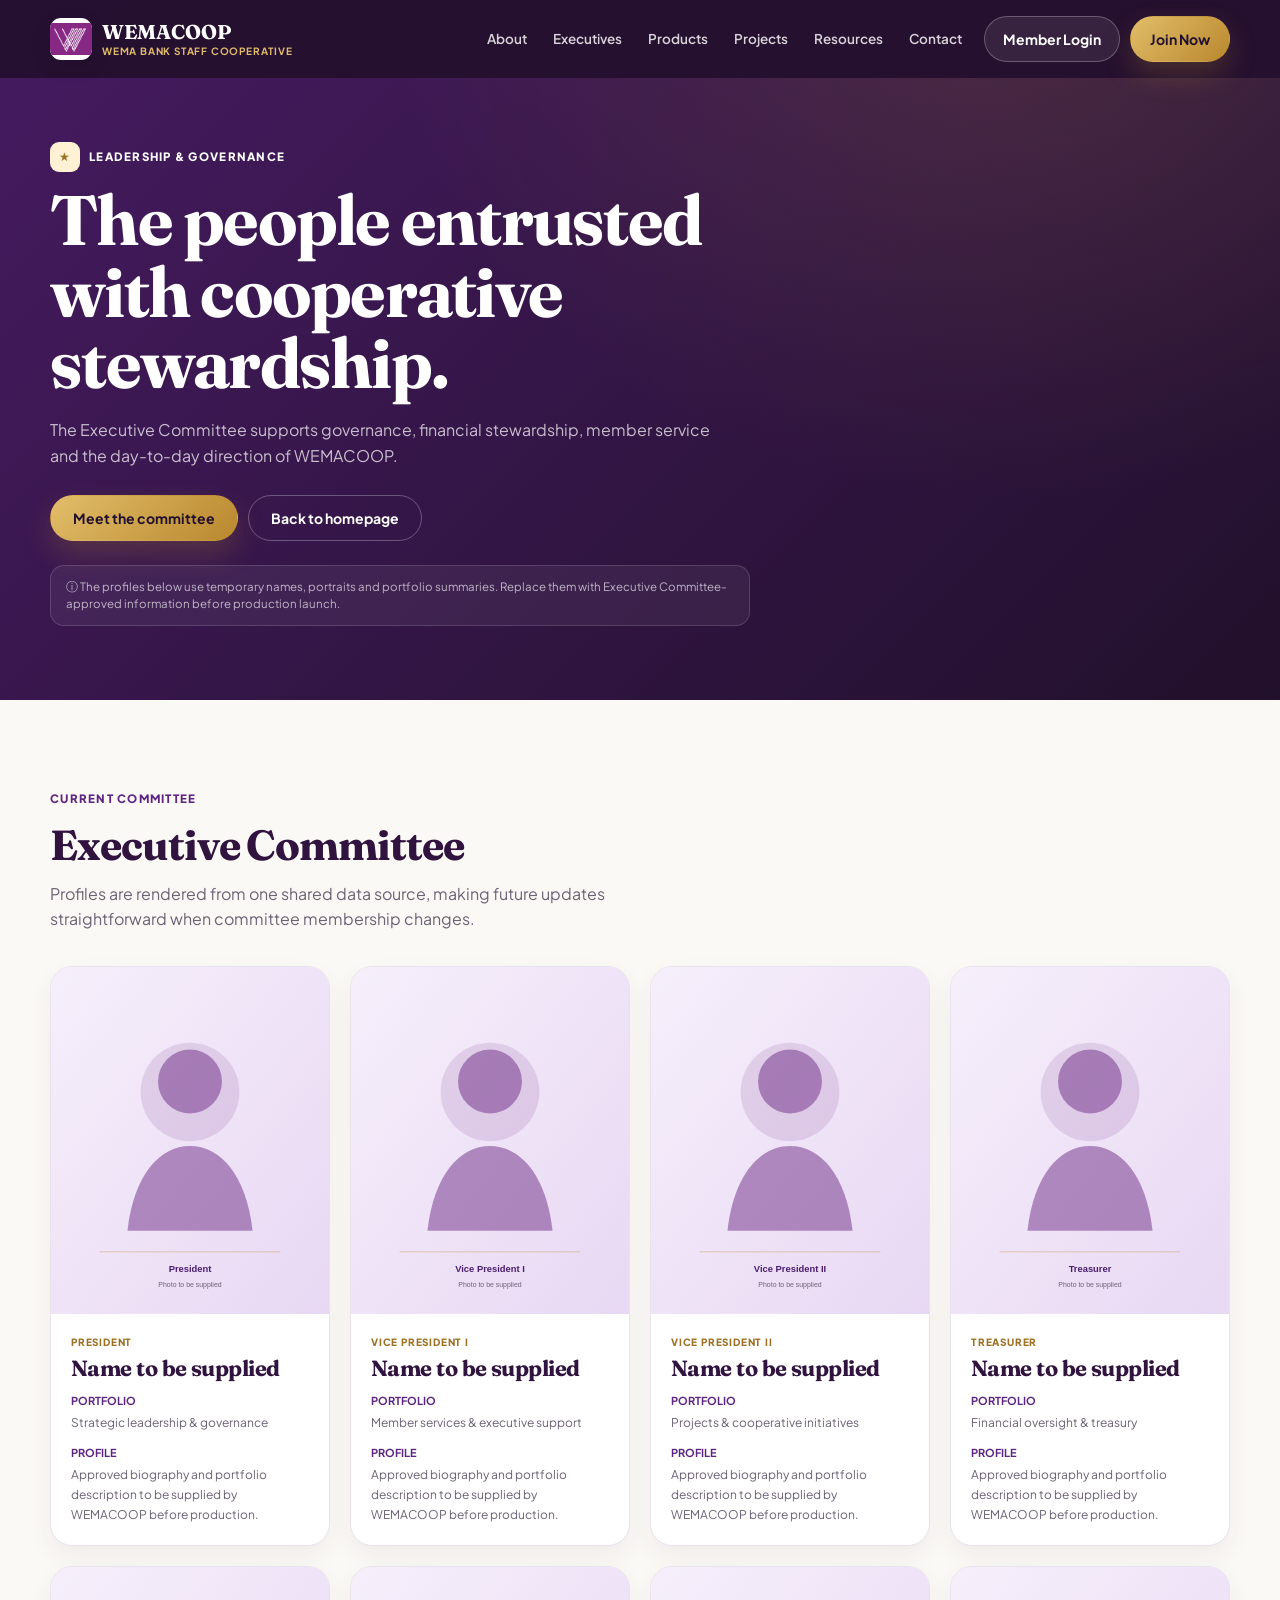
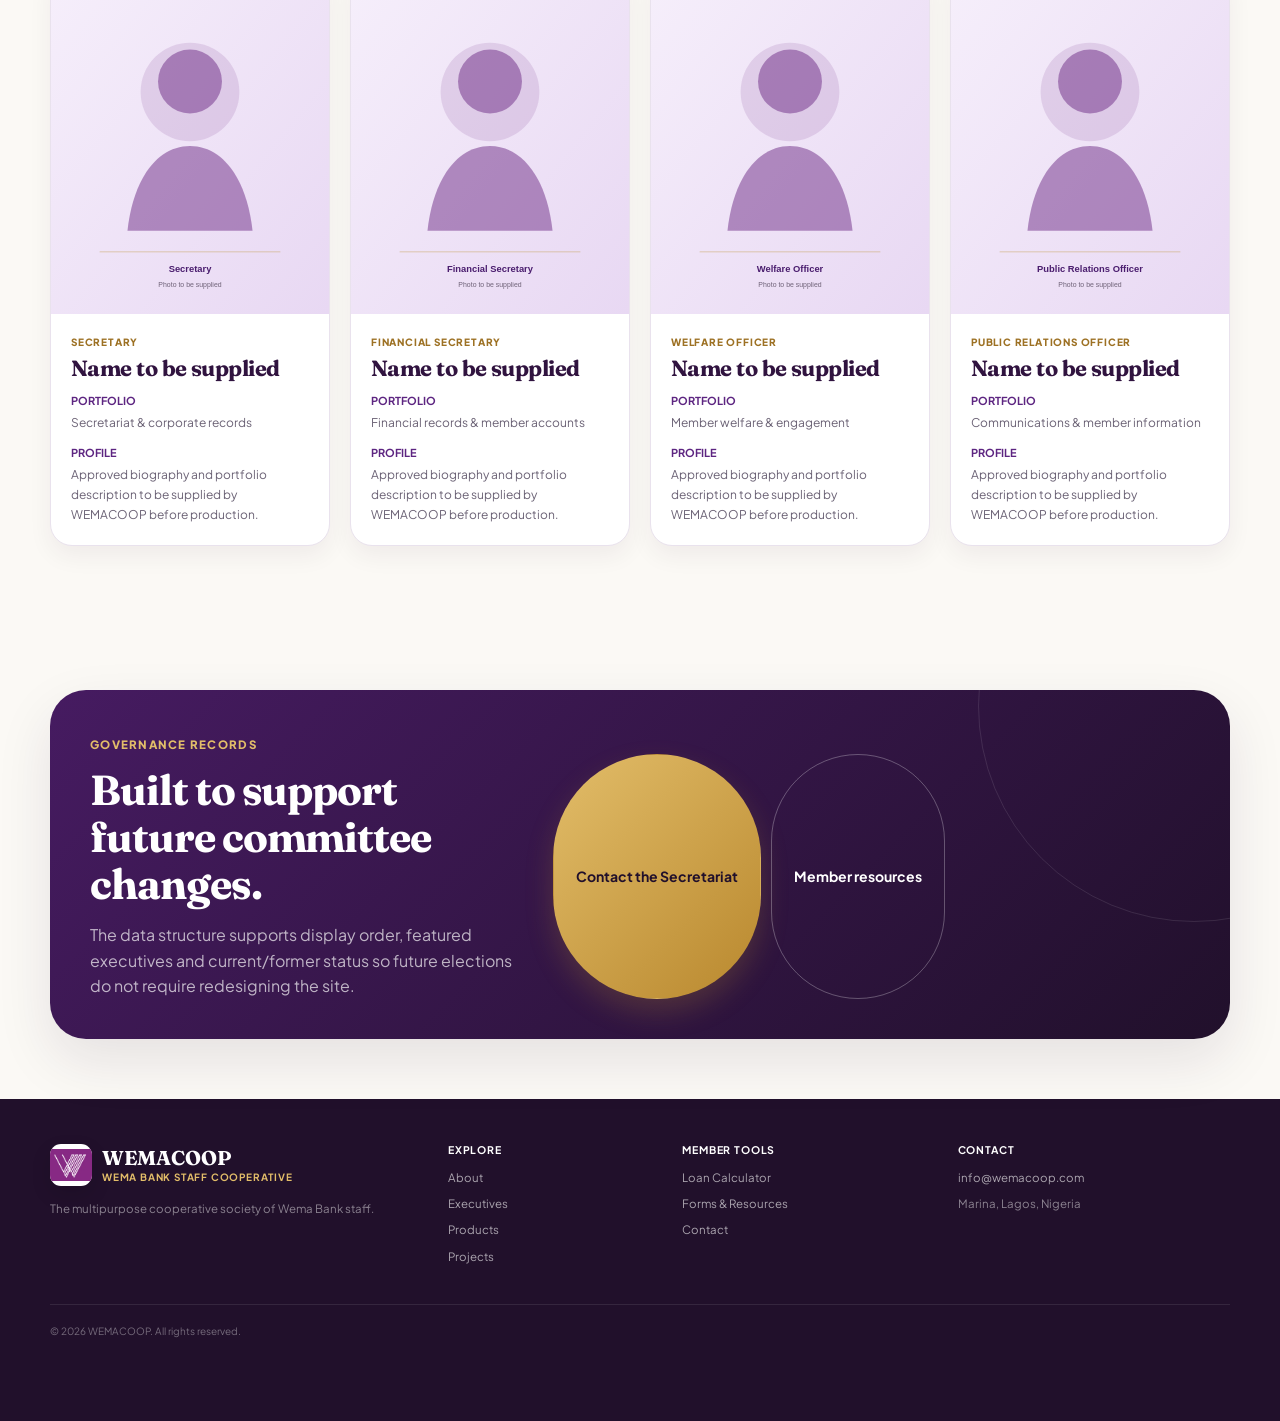
==== commit 3599ad76: "Add files via upload" ====
--- a/leadership.html
+++ b/leadership.html
@@ -20,7 +20,7 @@
         <span class="brand-copy"><strong>WEMACOOP</strong><small>Wema Bank Staff Cooperative</small></span>
       </a>
       <nav class="desktop-nav" aria-label="Primary navigation">
-        <a href="index.html#about">About</a><a href="leadership.html" aria-current="page">Executives</a><a href="index.html#products">Products</a><a href="index.html#projects">Projects</a><a href="index.html#resources">Resources</a><a href="index.html#contact">Contact</a>
+        <a href="index.html#about">About</a><a href="leadership.html" aria-current="page">Executives</a><a href="products.html">Products</a><a href="projects.html">Projects</a><a href="resources.html">Resources</a><a href="index.html#contact">Contact</a>
       </nav>
       <div class="header-actions">
         <a class="btn btn-ghost header-login" href="index.html#contact">Member Login</a>
@@ -38,9 +38,9 @@
     <nav class="drawer-nav" aria-label="Mobile navigation">
       <a href="index.html#about"><span>About WEMACOOP</span><em>01</em></a>
       <a href="leadership.html"><span>Executive Committee</span><em>02</em></a>
-      <a href="index.html#products"><span>Products & Benefits</span><em>03</em></a>
-      <a href="index.html#projects"><span>Property Projects</span><em>04</em></a>
-      <a href="index.html#resources"><span>Resources & FAQs</span><em>05</em></a>
+      <a href="products.html"><span>Products & Benefits</span><em>03</em></a>
+      <a href="projects.html"><span>Property Projects</span><em>04</em></a>
+      <a href="resources.html"><span>Resources & FAQs</span><em>05</em></a>
       <a href="index.html#contact"><span>Contact</span><em>06</em></a>
     </nav>
     <div class="drawer-actions"><a class="btn btn-outline-light" href="index.html#contact">Member Login</a><a class="btn btn-gold" href="index.html#membership">Become a Member</a></div>
@@ -76,7 +76,7 @@
           <h2>Built to support future committee changes.</h2>
           <p>The data structure supports display order, featured executives and current/former status so future elections do not require redesigning the site.</p>
         </div>
-        <div class="membership-actions"><a class="btn btn-gold" href="index.html#contact">Contact the Secretariat</a><a class="btn btn-outline-light" href="index.html#resources">Member resources</a></div>
+        <div class="membership-actions"><a class="btn btn-gold" href="index.html#contact">Contact the Secretariat</a><a class="btn btn-outline-light" href="resources.html">Member resources</a></div>
       </div>
     </section>
   </main>
@@ -84,8 +84,8 @@
   <footer class="site-footer">
     <div class="container footer-grid">
       <div class="footer-brand"><a class="brand" href="index.html"><span class="brand-mark"><img src="assets/wema-mark.webp" alt="" width="44" height="44"></span><span class="brand-copy"><strong>WEMACOOP</strong><small>Wema Bank Staff Cooperative</small></span></a><p>The multipurpose cooperative society of Wema Bank staff.</p></div>
-      <div><h3>Explore</h3><a href="index.html#about">About</a><a href="leadership.html">Executives</a><a href="index.html#products">Products</a><a href="index.html#projects">Projects</a></div>
-      <div><h3>Member tools</h3><a href="index.html#calculator">Loan Calculator</a><a href="index.html#resources">Forms & Resources</a><a href="index.html#contact">Contact</a></div>
+      <div><h3>Explore</h3><a href="index.html#about">About</a><a href="leadership.html">Executives</a><a href="products.html">Products</a><a href="projects.html">Projects</a></div>
+      <div><h3>Member tools</h3><a href="index.html#calculator">Loan Calculator</a><a href="resources.html">Forms & Resources</a><a href="index.html#contact">Contact</a></div>
       <div><h3>Contact</h3><a href="mailto:info@wemacoop.com">info@wemacoop.com</a><p>Marina, Lagos, Nigeria</p></div>
     </div>
     <div class="container footer-bottom"><span>© <span id="year"></span> WEMACOOP. All rights reserved.</span></div>
--- a/styles.css
+++ b/styles.css
@@ -200,3 +200,85 @@
   .header-login{display:none}
   .menu-button{display:block}
 }
+
+/* ===================== INTERNAL PRODUCT / PROJECT PAGES ===================== */
+.internal-page{background:var(--cream)}
+.internal-page .site-header{background:rgba(33,16,43,.82);backdrop-filter:blur(10px)}
+.internal-hero{position:relative;overflow:hidden;padding:148px 0 82px;background:radial-gradient(75% 120% at 90% 0%,rgba(226,189,105,.20),transparent 52%),linear-gradient(135deg,var(--purple-800),var(--purple-950));color:#fff}
+.internal-hero::after{content:'';position:absolute;inset:auto -90px -170px auto;width:430px;height:430px;border:1px solid rgba(255,255,255,.10);border-radius:50%}
+.internal-hero .container{position:relative;z-index:2}
+.internal-breadcrumb{display:flex;align-items:center;gap:8px;margin-bottom:22px;font-size:11px;font-weight:700;letter-spacing:.06em;text-transform:uppercase;color:rgba(255,255,255,.58)}
+.internal-breadcrumb a{color:var(--gold-400)}
+.internal-hero-grid{display:grid;grid-template-columns:1.2fr .7fr;gap:56px;align-items:end}
+.internal-hero h1{max-width:820px;color:#fff;font-size:clamp(44px,6vw,72px);line-height:1.02}
+.internal-hero h1 em{font-style:normal;color:var(--gold-400)}
+.internal-hero-copy>p{max-width:680px;margin-top:20px;color:rgba(255,255,255,.74);font-size:16px;line-height:1.75}
+.internal-hero-actions{display:flex;gap:11px;flex-wrap:wrap;margin-top:28px}
+.internal-summary-card{padding:23px;border:1px solid rgba(255,255,255,.16);border-radius:24px;background:rgba(255,255,255,.07);backdrop-filter:blur(12px)}
+.internal-summary-card>span{display:inline-block;color:var(--gold-400);font-size:10px;font-weight:800;letter-spacing:.10em;text-transform:uppercase}
+.internal-summary-card h2{margin-top:8px;color:#fff;font-size:25px}
+.internal-summary-list{display:grid;gap:10px;margin-top:18px}.internal-summary-list li{display:flex;gap:9px;color:rgba(255,255,255,.72);font-size:12px}.internal-summary-list svg{width:16px;height:16px;color:var(--gold-400);flex:0 0 auto;margin-top:2px}
+
+.subnav-strip{position:sticky;top:68px;z-index:60;background:rgba(255,255,255,.94);backdrop-filter:blur(12px);border-bottom:1px solid var(--line)}
+.subnav-inner{display:flex;gap:7px;overflow-x:auto;padding:10px 0;scrollbar-width:none}.subnav-inner::-webkit-scrollbar{display:none}.subnav-inner a{flex:0 0 auto;padding:8px 12px;border-radius:999px;color:var(--muted);font-size:11.5px;font-weight:700}.subnav-inner a:hover{background:var(--purple-50);color:var(--purple-700)}
+
+.family-grid{display:grid;grid-template-columns:repeat(4,minmax(0,1fr));gap:16px}
+.family-card{background:#fff;border:1px solid var(--line);border-radius:22px;padding:23px;box-shadow:var(--shadow-sm);transition:.22s}
+.family-card:hover{transform:translateY(-3px);box-shadow:var(--shadow-md)}
+.family-icon{width:48px;height:48px;border-radius:15px;display:grid;place-items:center}.family-icon svg{width:23px;height:23px}.family-card.tone-purple .family-icon{background:var(--purple-100);color:var(--purple-700)}.family-card.tone-teal .family-icon{background:var(--teal-soft);color:var(--teal)}.family-card.tone-gold .family-icon{background:#fbf3df;color:var(--gold-700)}.family-card.tone-green .family-icon{background:var(--green-soft);color:var(--green)}
+.family-card h3{font-size:21px;margin-top:16px}.family-card>p{font-size:12.5px;margin-top:7px}.family-points{display:grid;gap:8px;margin-top:16px}.family-points li{display:flex;gap:7px;font-size:11px;color:var(--muted)}.family-points svg{width:15px;height:15px;color:var(--green);flex:0 0 auto}.family-note{margin-top:17px;padding-top:14px;border-top:1px solid var(--line);font-size:10.5px!important;color:var(--faint)!important}
+
+.loan-toolbar,.project-toolbar{display:flex;align-items:center;justify-content:space-between;gap:18px;margin-bottom:25px}.filter-tabs{display:flex;gap:8px;flex-wrap:wrap}.filter-tab{min-height:38px;padding:8px 14px;border:1px solid var(--line);border-radius:999px;background:#fff;color:var(--muted);font-size:11.5px;font-weight:700}.filter-tab.active{background:var(--purple-800);border-color:var(--purple-800);color:#fff}.result-count{font-size:11px;color:var(--faint);font-weight:700}
+.loan-grid{display:grid;grid-template-columns:repeat(3,minmax(0,1fr));gap:17px}.loan-card{display:flex;flex-direction:column;min-height:310px;padding:23px;background:#fff;border:1px solid var(--line);border-radius:22px;box-shadow:var(--shadow-sm);transition:.22s}.loan-card:hover{transform:translateY(-3px);box-shadow:var(--shadow-md);border-color:transparent}.loan-card-top{display:flex;align-items:flex-start;justify-content:space-between;gap:12px}.loan-card-icon{width:45px;height:45px;border-radius:14px;display:grid;place-items:center;background:var(--teal-soft);color:var(--teal)}.loan-card-icon svg{width:21px;height:21px}.loan-category{padding:5px 9px;border-radius:999px;background:var(--purple-50);color:var(--purple-700);font-size:9.5px;font-weight:800;letter-spacing:.05em;text-transform:uppercase}.loan-card h3{font-size:21px;margin-top:19px}.loan-tagline{font-size:12.5px;margin-top:7px}.loan-best{display:grid;gap:6px;margin-top:15px}.loan-best li{display:flex;gap:7px;color:var(--muted);font-size:10.5px}.loan-best svg{width:14px;height:14px;color:var(--green);flex:0 0 auto}.loan-card-actions{display:flex;align-items:center;justify-content:space-between;gap:10px;margin-top:auto;padding-top:20px}.loan-card-actions button{border:0;background:none;color:var(--purple-700);font-size:11.5px;font-weight:800;padding:0}.loan-card-actions a{font-size:10.5px;color:var(--faint);font-weight:700}
+
+.application-band{background:linear-gradient(135deg,#fff,var(--purple-50));border-block:1px solid var(--line)}.application-steps{display:grid;grid-template-columns:repeat(4,minmax(0,1fr));gap:1px;margin-top:30px;background:var(--line);border:1px solid var(--line);border-radius:22px;overflow:hidden}.application-step{background:#fff;padding:23px}.application-step>span{width:34px;height:34px;border-radius:10px;display:grid;place-items:center;background:var(--purple-100);color:var(--purple-700);font-family:'Fraunces',serif;font-weight:700}.application-step h3{font-size:16px;margin-top:13px}.application-step p{font-size:11.5px;margin-top:5px}
+
+.notice-panel{display:grid;grid-template-columns:auto 1fr;gap:15px;padding:20px;border:1px solid #eadab4;border-radius:18px;background:#fff9ec}.notice-panel>.notice-icon{width:42px;height:42px;border-radius:13px;display:grid;place-items:center;background:#f6e7bf;color:var(--gold-700)}.notice-panel svg{width:20px;height:20px}.notice-panel h3{font-family:'Plus Jakarta Sans',sans-serif;font-size:13px;letter-spacing:0;color:var(--ink)}.notice-panel p{font-size:11.5px;margin-top:4px}
+
+/* Projects */
+.projects-hero{min-height:560px;display:flex;align-items:flex-end;background-position:center;background-size:cover}.projects-hero::before{content:'';position:absolute;inset:0;background:linear-gradient(90deg,rgba(28,8,38,.92),rgba(32,9,42,.67) 50%,rgba(32,9,42,.24)),linear-gradient(0deg,rgba(22,6,29,.72),transparent 55%)}.projects-hero .container{position:relative;z-index:2;padding-bottom:74px}.projects-hero .internal-hero-copy{max-width:760px}.projects-hero-badge{display:inline-flex;gap:8px;align-items:center;padding:7px 11px;border-radius:999px;background:rgba(255,255,255,.10);border:1px solid rgba(255,255,255,.16);color:rgba(255,255,255,.74);font-size:10.5px;font-weight:700}.projects-hero h1{margin-top:17px}
+.project-directory{display:grid;grid-template-columns:repeat(3,minmax(0,1fr));gap:18px}.directory-card{background:#fff;border:1px solid var(--line);border-radius:24px;overflow:hidden;box-shadow:var(--shadow-sm);transition:.22s}.directory-card:hover{transform:translateY(-4px);box-shadow:var(--shadow-md);border-color:transparent}.directory-media{position:relative;height:270px;overflow:hidden;background:var(--purple-100)}.directory-media img{width:100%;height:100%;object-fit:cover;transition:transform .45s}.directory-card:hover img{transform:scale(1.025)}.directory-status{position:absolute;left:15px;top:15px;padding:6px 10px;border-radius:999px;background:rgba(33,16,43,.82);backdrop-filter:blur(8px);color:#fff;font-size:9.5px;font-weight:800;text-transform:uppercase;letter-spacing:.05em}.directory-body{padding:21px}.directory-body h3{font-size:23px}.directory-subtitle{margin-top:4px;color:var(--gold-700);font-size:10px;font-weight:800;text-transform:uppercase;letter-spacing:.06em}.directory-location{display:flex;align-items:center;gap:6px;margin-top:12px;color:var(--faint);font-size:10.5px;font-weight:700}.directory-location svg{width:15px;height:15px}.directory-body>p{margin-top:12px;font-size:12px}.directory-actions{display:flex;align-items:center;justify-content:space-between;gap:10px;margin-top:19px;padding-top:16px;border-top:1px solid var(--line)}.directory-actions button{border:0;background:transparent;color:var(--purple-700);font-size:11.5px;font-weight:800;padding:0}.directory-actions a{font-size:10.5px;font-weight:700;color:var(--faint)}
+.property-value-grid{display:grid;grid-template-columns:repeat(3,minmax(0,1fr));gap:16px}.property-value-card{padding:24px;border:1px solid var(--line);border-radius:21px;background:#fff}.property-value-icon{width:44px;height:44px;border-radius:14px;display:grid;place-items:center;background:var(--green-soft);color:var(--green)}.property-value-card h3{font-size:18px;margin-top:14px}.property-value-card p{font-size:11.5px;margin-top:6px}
+
+/* reusable detail modal */
+.detail-modal{position:fixed;inset:0;z-index:300;display:grid;place-items:center;padding:20px;background:rgba(18,6,24,.64);opacity:0;visibility:hidden;transition:.22s}.detail-modal.open{opacity:1;visibility:visible}.detail-dialog{position:relative;width:min(760px,100%);max-height:min(88dvh,800px);overflow:auto;background:#fff;border-radius:26px;box-shadow:var(--shadow-lg);transform:translateY(14px) scale(.98);transition:.22s}.detail-modal.open .detail-dialog{transform:none}.detail-close{position:absolute;top:14px;right:14px;z-index:3;width:40px;height:40px;border:1px solid rgba(33,16,43,.08);border-radius:50%;display:grid;place-items:center;background:rgba(255,255,255,.92);color:var(--purple-900)}.detail-close svg{width:18px;height:18px}.detail-media{height:300px;background:var(--purple-100);overflow:hidden}.detail-media img{width:100%;height:100%;object-fit:cover}.detail-content{padding:28px}.detail-kicker{display:inline-block;color:var(--gold-700);font-size:10px;font-weight:800;text-transform:uppercase;letter-spacing:.08em}.detail-content h2{font-size:32px;margin-top:6px}.detail-content>p{font-size:13px;margin-top:10px}.detail-list{display:grid;gap:8px;margin-top:18px}.detail-list li{display:flex;gap:8px;font-size:11.5px;color:var(--muted)}.detail-list svg{width:15px;height:15px;color:var(--green);flex:0 0 auto}.detail-terms{margin-top:20px;padding:14px;border-radius:14px;background:var(--purple-50);color:var(--muted);font-size:10.5px}.detail-actions{display:flex;gap:10px;flex-wrap:wrap;margin-top:21px}
+
+.internal-footer-note{padding:18px 0;border-top:1px solid rgba(255,255,255,.08);color:rgba(255,255,255,.42);font-size:10.5px}
+
+@media(max-width:1020px){.internal-hero-grid{grid-template-columns:1fr}.internal-summary-card{max-width:620px}.family-grid{grid-template-columns:repeat(2,minmax(0,1fr))}.loan-grid,.project-directory{grid-template-columns:repeat(2,minmax(0,1fr))}.application-steps{grid-template-columns:repeat(2,minmax(0,1fr))}.property-value-grid{grid-template-columns:repeat(2,minmax(0,1fr))}}
+@media(max-width:760px){.internal-hero{padding:122px 0 58px}.internal-hero h1{font-size:42px}.internal-hero-copy>p{font-size:13.5px}.internal-summary-card{padding:19px}.subnav-strip{top:64px}.section.internal-section{padding:55px 0}.loan-toolbar,.project-toolbar{display:block}.result-count{display:block;margin-top:10px}.filter-tabs{flex-wrap:nowrap;overflow-x:auto;scrollbar-width:none}.filter-tabs::-webkit-scrollbar{display:none}.filter-tab{flex:0 0 auto}.loan-grid,.project-directory{grid-template-columns:1fr}.directory-media{height:240px}.application-steps{grid-template-columns:1fr 1fr}.projects-hero{min-height:640px}.projects-hero .container{padding-bottom:58px}.property-value-grid{grid-template-columns:1fr}.detail-modal{padding:10px}.detail-dialog{border-radius:22px}.detail-media{height:230px}.detail-content{padding:21px}.detail-content h2{font-size:27px}}
+@media(max-width:500px){.family-grid{grid-template-columns:1fr 1fr;gap:10px}.family-card{padding:16px;border-radius:18px}.family-icon{width:40px;height:40px}.family-card h3{font-size:16px}.family-card>p{font-size:10.5px}.family-points,.family-note{display:none}.application-steps{grid-template-columns:1fr}.internal-hero-actions{display:grid;grid-template-columns:1fr}.internal-hero-actions .btn{width:100%}}
+.project-heading-actions{display:flex;align-items:center;gap:12px;align-self:flex-end}.project-heading-actions .project-nav{display:flex;gap:8px}.project-heading-actions .project-nav button{border-color:var(--line);background:#fff;color:var(--purple-700)}
+
+/* ===================== V10 RESOURCE CENTRE ===================== */
+.resources-hero{background:radial-gradient(75% 120% at 88% 0%,rgba(226,189,105,.18),transparent 50%),linear-gradient(135deg,var(--purple-800),var(--purple-950));}
+.featured-resource-grid,.resource-directory{display:grid;grid-template-columns:repeat(3,minmax(0,1fr));gap:18px}
+.resource-directory-card{display:flex;min-width:0;flex-direction:column;min-height:310px;padding:22px;border:1px solid var(--line);border-radius:22px;background:#fff;box-shadow:var(--shadow-sm);transition:transform .2s ease,border-color .2s ease,box-shadow .2s ease}
+.resource-directory-card:hover{transform:translateY(-3px);border-color:rgba(112,32,130,.22);box-shadow:var(--shadow-md)}
+.resource-directory-card.compact{min-height:292px;background:linear-gradient(180deg,#fff,var(--purple-50))}
+.resource-card-top{display:flex;align-items:center;justify-content:space-between;gap:12px}
+.resource-card-icon{width:46px;height:46px;border-radius:14px;display:grid;place-items:center;background:var(--purple-50);color:var(--purple-700)}
+.resource-card-icon .ui-icon{width:22px;height:22px}
+.resource-status{display:inline-flex;align-items:center;min-height:28px;padding:5px 9px;border-radius:999px;font-size:10.5px;font-weight:800;letter-spacing:.02em;white-space:nowrap}
+.resource-status.online{background:#e9f8f1;color:#227454}.resource-status.pending{background:#fff3dc;color:#8d6418}
+.resource-card-copy{margin-top:22px}.resource-type{font-size:10.5px;line-height:1.2;font-weight:800;letter-spacing:.10em;text-transform:uppercase;color:var(--faint)}
+.resource-card-copy h3{margin-top:8px;font-size:21px;line-height:1.18}.resource-card-copy p{margin-top:10px;font-size:12.5px;line-height:1.7}
+.resource-card-footer{display:flex;align-items:center;justify-content:space-between;gap:14px;margin-top:auto;padding-top:20px;border-top:1px solid var(--line);font-size:11px;color:var(--faint)}
+.resource-action{display:inline-flex;align-items:center;gap:7px;color:var(--purple-700);font-weight:800;text-align:right}.resource-action .ui-icon{width:15px;height:15px}
+.resources-directory-section{background:#fff}
+.resource-toolbar{display:grid;grid-template-columns:minmax(230px,320px) 1fr auto;align-items:center;gap:16px;margin-bottom:24px}
+.resource-search{height:46px;border:1px solid var(--line);border-radius:14px;background:var(--purple-50);display:flex;align-items:center;gap:9px;padding:0 14px;color:var(--faint)}
+.resource-search .ui-icon{width:18px;height:18px;flex:0 0 auto}.resource-search input{width:100%;border:0;outline:0;background:transparent;color:var(--ink);font:inherit;font-size:13px}.resource-search input::placeholder{color:var(--faint)}
+.resource-empty{grid-column:1/-1;padding:48px 24px;text-align:center;border:1px dashed var(--line);border-radius:22px;background:var(--purple-50)}
+.resource-empty>span{display:inline-grid;width:48px;height:48px;place-items:center;border-radius:14px;background:#fff;color:var(--purple-700)}.resource-empty h3{margin-top:14px;font-size:22px}.resource-empty p{margin-top:7px;font-size:13px}
+.document-control-section{background:var(--cream)}
+.document-control-card{display:grid;grid-template-columns:1fr .95fr;gap:48px;padding:34px;border:1px solid var(--line);border-radius:28px;background:#fff;box-shadow:var(--shadow-sm)}
+.document-control-card h2{font-size:clamp(30px,3.5vw,42px)}.document-control-card>div:first-child>p{margin-top:13px;max-width:620px;font-size:14px}
+.document-meta-grid{display:grid;grid-template-columns:1fr 1fr;gap:10px}.document-meta-grid article{padding:18px;border-radius:16px;background:var(--purple-50);border:1px solid var(--line)}.document-meta-grid strong{display:block;font-size:11px;color:var(--purple-900)}.document-meta-grid span{display:block;margin-top:5px;font-size:10.5px;color:var(--faint)}
+.resource-help-card{display:flex;align-items:center;justify-content:space-between;gap:34px;padding:38px;border-radius:28px;background:radial-gradient(70% 140% at 100% 0%,rgba(226,189,105,.20),transparent 55%),linear-gradient(135deg,var(--purple-800),var(--purple-950));color:#fff;box-shadow:var(--shadow-purple)}
+.resource-help-card h2{color:#fff;font-size:clamp(30px,3.5vw,42px)}.resource-help-card p{max-width:620px;margin-top:11px;color:rgba(255,255,255,.7);font-size:14px}.resource-help-actions{display:flex;gap:10px;flex-wrap:wrap;justify-content:flex-end;flex:0 0 auto}
+
+@media(max-width:1020px){.featured-resource-grid,.resource-directory{grid-template-columns:repeat(2,minmax(0,1fr))}.resource-toolbar{grid-template-columns:1fr}.resource-toolbar .result-count{margin-top:-2px}.document-control-card{grid-template-columns:1fr}.resource-help-card{align-items:flex-start;flex-direction:column}.resource-help-actions{justify-content:flex-start}}
+@media(max-width:680px){.featured-resource-grid,.resource-directory{grid-template-columns:1fr}.resource-directory-card,.resource-directory-card.compact{min-height:0;padding:19px;border-radius:20px}.resource-card-copy h3{font-size:19px}.resource-card-copy p{font-size:12px}.resource-card-footer{align-items:flex-end}.resource-toolbar{gap:12px}.resource-toolbar .filter-tabs{order:2}.resource-toolbar .result-count{order:3}.resource-search{height:48px}.resource-search input{font-size:16px}.document-control-card{padding:22px;border-radius:22px;gap:24px}.document-meta-grid{grid-template-columns:1fr 1fr}.resource-help-card{padding:26px 22px;border-radius:22px}.resource-help-actions{width:100%;display:grid;grid-template-columns:1fr}.resource-help-actions .btn{width:100%}}
+@media(max-width:420px){.document-meta-grid{grid-template-columns:1fr}}
+.resource-preview-copy{margin-top:10px;font-size:12.5px;line-height:1.7;color:var(--muted)}
